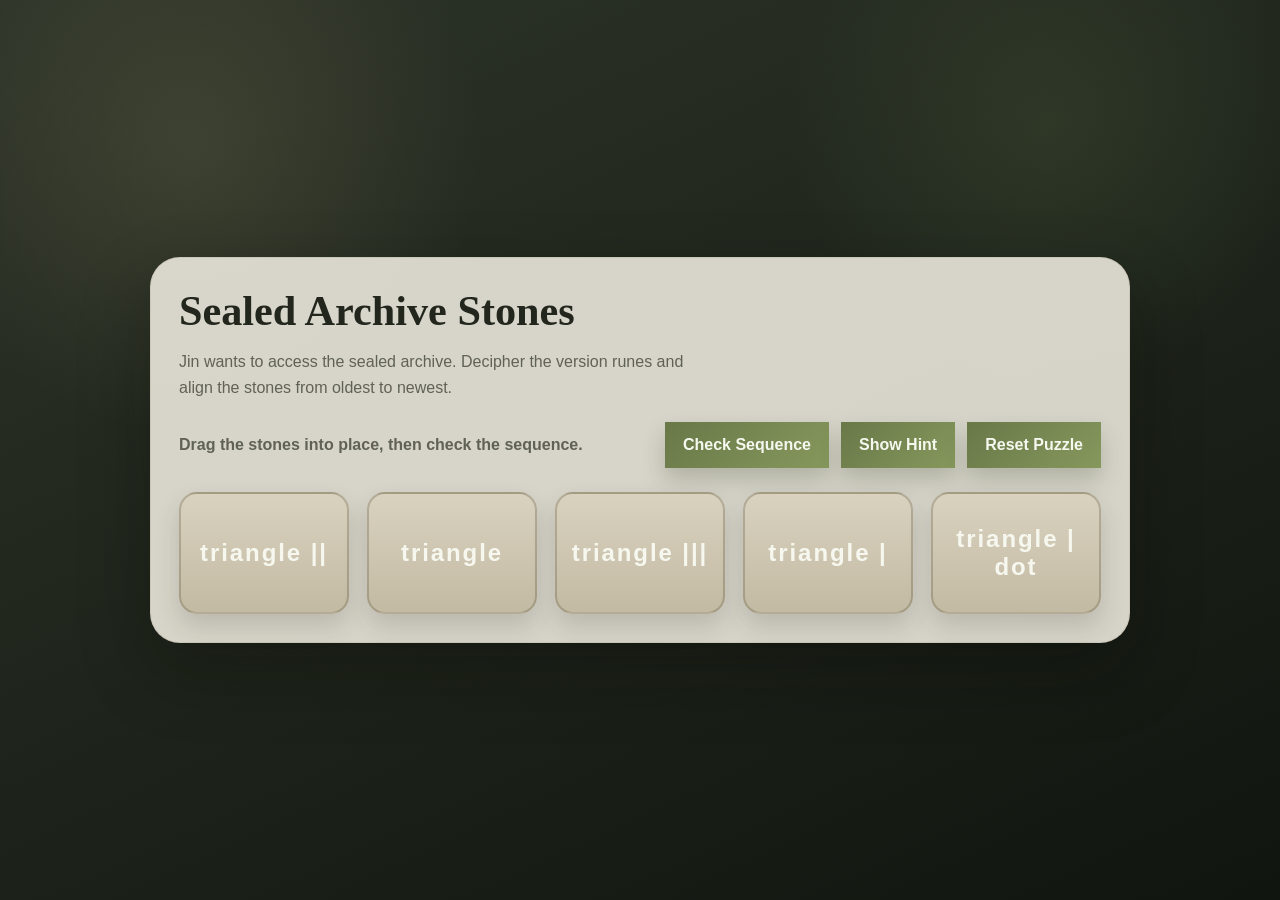
==== games/archive.html @ fdf7e425 "init" ====
<!doctype html>
<html lang="en">
  <head>
    <meta charset="UTF-8" />
    <meta name="viewport" content="width=device-width, initial-scale=1.0" />
    <title>Sealed Archive Stones</title>
    <link rel="stylesheet" href="archive/archive.css" />
  </head>
  <body>
    <main class="page">
      <section class="puzzle-shell">
        <div class="puzzle-copy">
          <h1>Sealed Archive Stones</h1>
          <p class="description">
            Jin wants to access the sealed archive. Decipher the version runes
            and align the stones from oldest to newest.
          </p>
        </div>

        <div class="toolbar">
          <p id="statusText" class="status">
            Drag the stones into place, then check the sequence.
          </p>
          <div class="toolbar-actions">
            <button id="checkButton" type="button">Check Sequence</button>
            <button id="hintButton" type="button">Show Hint</button>
            <button id="resetButton" type="button">Reset Puzzle</button>
          </div>
        </div>

        <div id="legendBox" class="legend hidden">
          <div class="legend-card">triangle = v1.0</div>
          <div class="legend-card">triangle | = v1.1</div>
          <div class="legend-card">triangle | dot = v1.1.1</div>
          <div class="legend-card">triangle || = v1.2</div>
          <div class="legend-card">triangle ||| = v1.3</div>
        </div>

        <div
          id="stoneTray"
          class="stone-tray"
          aria-label="Rune stone sequence"
        ></div>
      </section>
    </main>

    <div
      id="winModal"
      class="modal hidden"
      aria-hidden="true"
      role="dialog"
      aria-labelledby="winTitle"
    >
      <div class="modal-card">
        <p class="modal-eyebrow">Archive Opened</p>
        <h2 id="winTitle">The Sequence Aligns</h2>
        <p class="modal-text">
          Jin has deciphered the stones and opened the sealed archive.
        </p>
        <p class="modal-text modal-continue">
          Continue the story when you are ready.
        </p>
      </div>
    </div>

    <div
      id="memoryModal"
      class="modal hidden"
      aria-hidden="true"
      role="dialog"
      aria-labelledby="memoryTitle"
    >
      <div class="modal-card">
        <p class="modal-eyebrow">Archive Echo</p>
        <h2 id="memoryTitle">A memory stirs in the stone</h2>
        <div class="memory-placeholder">Add memory image or scene here later</div>
        <p class="modal-text">
          Placeholder for a memory, curse, hallucination, or echo triggered by
          the wrong alignment.
        </p>
        <p class="modal-text modal-continue">
          Endfall has not come yet. Rearrange the stones and try again.
        </p>
        <button id="closeMemoryButton" type="button">Return to the Stones</button>
      </div>
    </div>

    <script src="archive/archive.js"></script>
  </body>
</html>
---- games/archive/archive.css ----
:root {
  --bg-top: #2d3428;
  --bg-bottom: #10150f;
  --panel: rgba(236, 232, 221, 0.9);
  --panel-border: rgba(164, 156, 132, 0.24);
  --ink: #22261d;
  --muted: #5f6254;
  --stone: linear-gradient(180deg, #d9d2bf, #c3baa3);
  --stone-border: rgba(92, 83, 59, 0.3);
  --stone-shadow: 0 12px 24px rgba(43, 37, 24, 0.16);
  --selected: #7a8f4b;
  --shadow: 0 28px 70px rgba(9, 11, 8, 0.3);
}

* {
  box-sizing: border-box;
}

body {
  margin: 0;
  min-height: 100vh;
  font-family: "Trebuchet MS", "Segoe UI", sans-serif;
  color: var(--ink);
  background:
    radial-gradient(circle at 15% 16%, rgba(188, 178, 130, 0.14), transparent 22%),
    radial-gradient(circle at 82% 14%, rgba(117, 141, 88, 0.16), transparent 20%),
    linear-gradient(155deg, var(--bg-top), var(--bg-bottom));
}

.page {
  min-height: 100vh;
  display: grid;
  place-items: center;
  padding: 24px;
}

.puzzle-shell {
  width: min(100%, 980px);
  padding: 28px;
  border-radius: 30px;
  background: var(--panel);
  border: 1px solid var(--panel-border);
  box-shadow: var(--shadow);
}

h1 {
  margin: 0;
  font-family: "Palatino Linotype", "Book Antiqua", Georgia, serif;
  font-size: clamp(1.8rem, 3.3vw, 3rem);
}

.description {
  margin: 14px 0 0;
  max-width: 60ch;
  line-height: 1.6;
  color: var(--muted);
}

.toolbar {
  display: flex;
  justify-content: space-between;
  align-items: center;
  gap: 16px;
  margin-top: 22px;
}

.toolbar-actions {
  display: flex;
  align-items: center;
  gap: 12px;
}

.status {
  margin: 0;
  color: var(--muted);
  font-weight: 700;
}

button {
  border: none;
  padding: 14px 18px;
  font: inherit;
  font-weight: 700;
  color: #f6f8ef;
  background: linear-gradient(135deg, #687848, #87985d);
  cursor: pointer;
  box-shadow: 0 12px 22px rgba(47, 57, 31, 0.22);
}

button:hover,
button:focus-visible {
  transform: translateY(-2px);
}

.legend {
  display: grid;
  grid-template-columns: repeat(auto-fit, minmax(140px, 1fr));
  gap: 12px;
  margin-top: 20px;
}

.legend-card {
  padding: 12px 14px;
  border-radius: 16px;
  background: rgba(255, 251, 242, 0.75);
  border: 1px solid rgba(96, 88, 66, 0.12);
  color: var(--muted);
  font-weight: 700;
}

.stone-tray {
  display: grid;
  grid-template-columns: repeat(auto-fit, minmax(150px, 1fr));
  gap: 18px;
  margin-top: 24px;
}

.stone {
  min-height: 122px;
  padding: 18px 14px;
  border-radius: 18px;
  border: 2px solid var(--stone-border);
  background: var(--stone);
  box-shadow: var(--stone-shadow);
  cursor: grab;
  transition:
    transform 140ms ease,
    border-color 140ms ease,
    box-shadow 140ms ease,
    opacity 140ms ease;
  text-align: center;
}

.stone:hover,
.stone:focus-visible {
  transform: translateY(-3px);
}

.stone.dragging {
  opacity: 0.55;
  cursor: grabbing;
}

.stone.drop-target {
  border-color: var(--selected);
  box-shadow: 0 16px 28px rgba(66, 81, 38, 0.24);
}

.stone-rune {
  display: block;
  font-size: 1.5rem;
  font-weight: 700;
  letter-spacing: 0.08em;
}

.stone-version {
  display: none;
}

.modal {
  position: fixed;
  inset: 0;
  display: grid;
  place-items: center;
  padding: 24px;
  background: rgba(14, 18, 10, 0.62);
  backdrop-filter: blur(8px);
}

.hidden {
  display: none;
}

.modal-card {
  width: min(100%, 420px);
  padding: 28px 24px;
  border-radius: 26px;
  background: linear-gradient(160deg, rgba(247, 243, 232, 0.98), rgba(232, 226, 208, 0.96));
  text-align: center;
  box-shadow: 0 24px 60px rgba(19, 22, 15, 0.28);
}

.memory-placeholder {
  margin: 0 0 16px;
  min-height: 140px;
  display: grid;
  place-items: center;
  border: 1px dashed rgba(96, 88, 66, 0.28);
  background: rgba(255, 251, 242, 0.58);
  color: var(--muted);
  font-weight: 700;
}

.modal-eyebrow {
  margin: 0 0 10px;
  font-size: 0.72rem;
  letter-spacing: 0.18em;
  text-transform: uppercase;
  color: var(--muted);
}

.modal-card h2 {
  margin: 0 0 12px;
  font-family: "Palatino Linotype", "Book Antiqua", Georgia, serif;
}

.modal-text {
  margin: 0 0 20px;
  line-height: 1.5;
  color: var(--muted);
}

.modal-continue {
  margin-bottom: 0;
  font-weight: 700;
}

@media (max-width: 700px) {
  .page {
    padding: 16px;
  }

  .puzzle-shell {
    padding: 22px;
  }

  .toolbar {
    flex-direction: column;
    align-items: stretch;
  }

  .toolbar-actions {
    flex-direction: column;
    align-items: stretch;
  }

  button {
    width: 100%;
  }
}
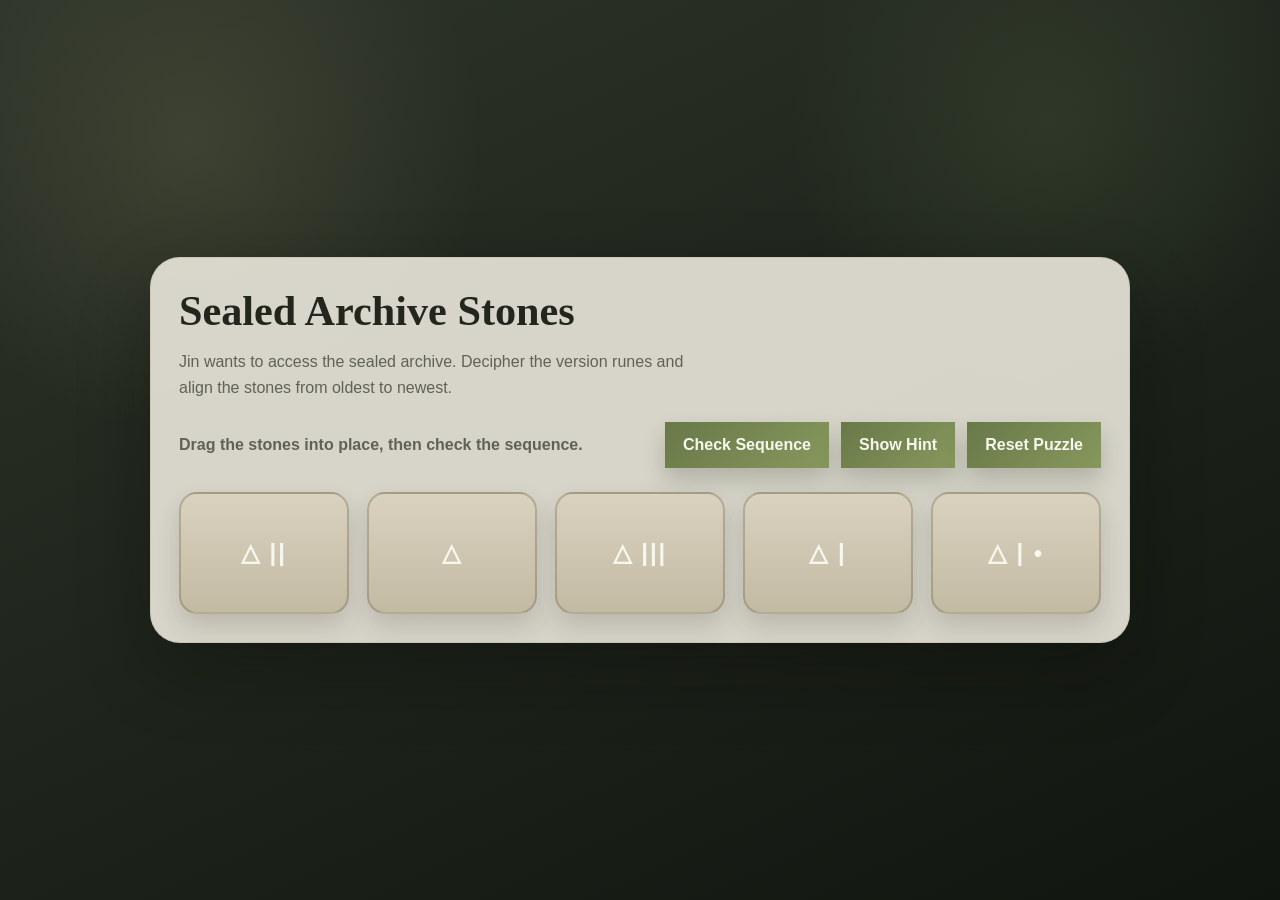
==== commit ce17ac08: "refactor: update legend symbols and improve modal text across games" ====
--- a/games/archive.html
+++ b/games/archive.html
@@ -29,11 +29,11 @@
         </div>
 
         <div id="legendBox" class="legend hidden">
-          <div class="legend-card">triangle = v1.0</div>
-          <div class="legend-card">triangle | = v1.1</div>
-          <div class="legend-card">triangle | dot = v1.1.1</div>
-          <div class="legend-card">triangle || = v1.2</div>
-          <div class="legend-card">triangle ||| = v1.3</div>
+          <div class="legend-card">△ = v1.0</div>
+          <div class="legend-card">△ | = v1.1</div>
+          <div class="legend-card">△ | • = v1.1.1</div>
+          <div class="legend-card">△ || = v1.2</div>
+          <div class="legend-card">△ ||| = v1.3</div>
         </div>
 
         <div
@@ -71,15 +71,10 @@
       aria-labelledby="memoryTitle"
     >
       <div class="modal-card">
-        <p class="modal-eyebrow">Archive Echo</p>
-        <h2 id="memoryTitle">A memory stirs in the stone</h2>
-        <div class="memory-placeholder">Add memory image or scene here later</div>
-        <p class="modal-text">
-          Placeholder for a memory, curse, hallucination, or echo triggered by
-          the wrong alignment.
-        </p>
+        <p class="modal-eyebrow">Incorrect Sequence</p>
+        <h2 id="memoryTitle">That order is wrong</h2>
         <p class="modal-text modal-continue">
-          Endfall has not come yet. Rearrange the stones and try again.
+          Rearrange the stones and try again.
         </p>
         <button id="closeMemoryButton" type="button">Return to the Stones</button>
       </div>
--- a/games/archive/archive.css
+++ b/games/archive/archive.css
@@ -180,17 +180,6 @@
   box-shadow: 0 24px 60px rgba(19, 22, 15, 0.28);
 }
 
-.memory-placeholder {
-  margin: 0 0 16px;
-  min-height: 140px;
-  display: grid;
-  place-items: center;
-  border: 1px dashed rgba(96, 88, 66, 0.28);
-  background: rgba(255, 251, 242, 0.58);
-  color: var(--muted);
-  font-weight: 700;
-}
-
 .modal-eyebrow {
   margin: 0 0 10px;
   font-size: 0.72rem;
